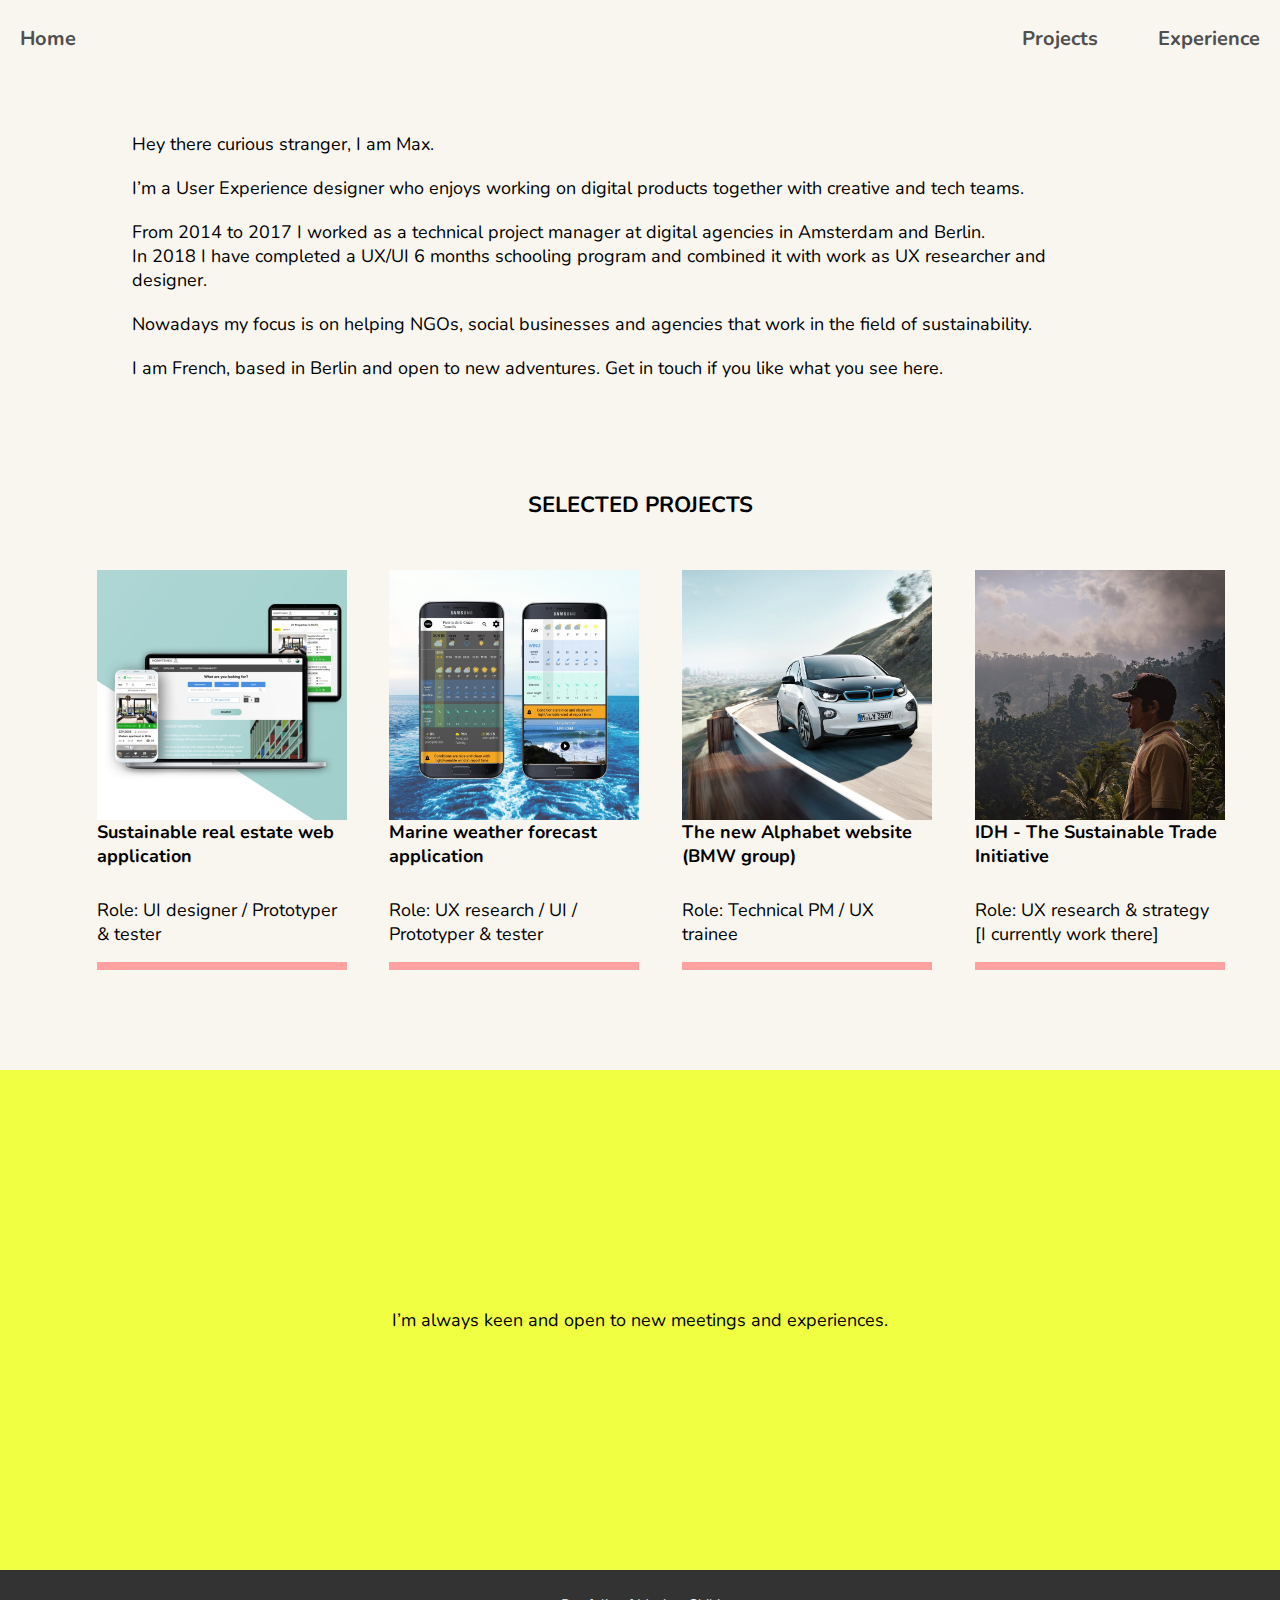
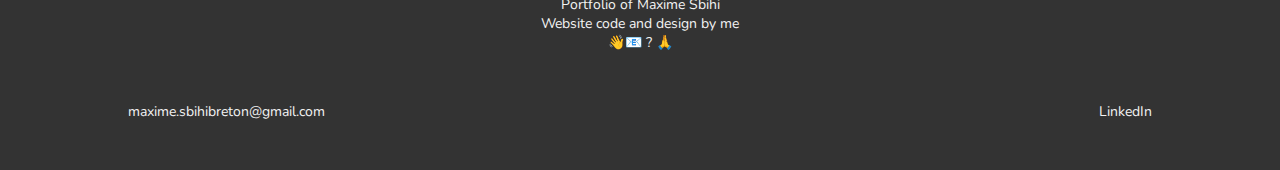
==== index.html @ c3e34dd6 "Update index.html" ====
<!DOCTYPE html>
<html>
  <head>
    
    <!-- Global site tag (gtag.js) - Google Analytics -->
<script async src="https://www.googletagmanager.com/gtag/js?id=UA-114284497-1"></script>
<script>
  window.dataLayer = window.dataLayer || [];
  function gtag(){dataLayer.push(arguments);}
  gtag('js', new Date());

  gtag('config', 'UA-114284497-1');
</script>

    <meta charset="utf-8">
    <meta name="viewport" content="width=device-width, initial-scale=1, shrink-to-fit=no">
    <meta name="description" content="Maxime Sbihi is a UX designer based in Berlin. I do user research and testings, UI animation and prototype. Freelancer and consultant for agencies, NGOs and start-ups.">
    <link rel="stylesheet" href="/css/main.css" />
    <title>UX | Maxime Sbihi ✌️</title>
    
    <link href="https://fonts.googleapis.com/css?family=Nunito" rel="stylesheet">
    <link rel="icon" href="/Images/meme.jpg" type="image/gif" sizes="16x16">

    
  </head>

  <body>

    <header>
      <nav class="mainnav">


          <ul class="nav-ul-flex">

                        <li class="second-lihome"> <a href="index.html" class="second-navlinks">Home</a></li>

                        <li class="second-liprojects"> <a href="/projects/overview.html" class="second-navlinks">Projects</a></li>

                        <li class="second-liabout"> <a href="experience.html" class="second-navlinks">Experience</a> </li>

           </ul>


      </nav>
  </header>

   <section class="intro">

    <div class="intro-flex">
      <div class="textintro">
    <p>Hey there curious stranger, I am Max. <br></p>

    <p>I’m a User Experience designer who enjoys working on digital products together with creative and tech teams.</p>

    <p>From 2014 to 2017 I worked as a technical project manager at digital agencies in Amsterdam and Berlin.<br>
    In 2018 I have completed a UX/UI 6 months schooling program and combined it with work as UX researcher and designer.</p>

    <p>Nowadays my focus is on helping NGOs, social businesses and agencies that work in the field of sustainability.</p>

    <p>I am French, based in Berlin and open to new adventures. Get in touch if you like what you see here.
    </p>

  </div>
  </div>
  </section>

<section class="projects-highlight">

    <h3 class="projects-highlight-title">SELECTED PROJECTS</h3>

  <div class="projects-highlight-grid">


    <div class="case4">

      <a href="projects/homytschku-case.html">
      <div class="imagecase4"></div></a>
      <h4>Sustainable real estate web application</h4>
      <p>Role: UI designer / Prototyper & tester</p>
    </div>

    <div class="case3">

      <a href="projects/weather-app.html">
      <div class="imagecase3"></div></a>
      <h4>Marine weather forecast application</h4>
      <p>Role: UX research / UI / Prototyper & tester</p>
    </div>


    <div class="case1">
      <a href="projects/alphabet-case.html">
      <div class="imagecase1"></div></a>
      <h4>The new Alphabet website (BMW group)</h4>
      <p>Role: Technical PM / UX trainee</p>
    </div>


    <div class="case2">

      <a href="projects/idh-case.html">
      <div class="imagecase2"></div></a>
      <h4>IDH - The Sustainable Trade Initiative</h4>
      <p>Role: UX research & strategy</p>
      <p>[I currently work there]</p>
    </div>


</div>
</section>




<section class="contact">
  <div class="contact-flex">
    <p class="contact-text"> I’m always keen and open to new meetings and experiences.</p>
  </div>
</section>


<footer>

  <div class="footer-flex">

  <p class="p-title">Portfolio of Maxime Sbihi<br>
  Website code and design by me<br>
  👋📧 ? 🙏</p>

    <div class="contacts">
      <p class="contact-email"><a class="contacturl" href="mailto:maxime.sbihibreton@gmail.com?subject=Hey Max, hiya!">maxime.sbihibreton@gmail.com</a></p>

      <p class="contact-linkedin"><a class="Linkedinlink" href="https://www.linkedin.com/in/maxime-sbihi-1000/" target="_blank">LinkedIn</a></p>
  </div>

</div>
</footer>


    </body>
</html>
---- css/main.css ----
* {
  -webkit-box-sizing: border-box;
     -moz-box-sizing: border-box;
          box-sizing: border-box;
  background-color: #F9F6EF;
  margin: 0;
  padding: 0;
}

body {
  font-family: 'Avenir','Nunito', sans-serif;
  font-size: 18px;
}


a {
  text-decoration: none;
  color: black;
}

li {
  list-style-type: none;
  color: black;
  font-weight: bold;
}

ul {
  margin-bottom: 20px;
}


/* NAVIGATION */
.mainnav {
  margin-top: 5px;
}

.nav-ul-flex {
  display: flex;
  flex-wrap: nowrap;
  width: 100%;
}

.nav-ul-flex > li {
  font-size: 20px;
}

.second-lihome {
  display: flex;
  justify-content: flex-start;
  align-items: center;
  padding: 20px;
  width: 100%;
}

.second-liprojects {
  display: flex;
  justify-content: center;
  align-items: center;
  padding: 20px;
  width: 180px;
}

.second-liabout {
  display: flex;
  justify-content: flex-end;
  align-items: center;
  margin-left: auto;
  padding: 20px;
  width: 180px;
}


.second-navlinks {
  color: #4F4F4F;
}


.second-navlinks:hover {
  color: #FFA1A1;
}

@media (max-width: 500px) {
  .second-liprojects {
    display: flex;
    align-items: center;
    justify-content: center;
    text-align: center;
    padding: 20px;
    margin: 0 auto;
    width: auto;
    font-size: 20px;
    border-right: 2px solid #FFA1A1;
  }

}
/* END NAV */



/* INTRO TEXT Mobile first*/
.intro {
  margin-left: 5%;
  margin-right: 5%;
  margin-top: 60px;
  margin-bottom: 90px;
  width: 90%;
}

.intro-flex {
  display: flex;
  justify-content: center;
}

.textintro {
  display: block;
  padding-left: 10px;
  padding-right: 5px;
}

.textintro p {
  margin-bottom: 20px;
}


h4 {
  margin-bottom: 30px;
}


/* MEDIA QUERIES*/

@media (min-width: 1050px) {
  .intro-flex {
    margin-left: 5%;
    margin-right: 10%;
    width: auto;
  }

  .textintro {
    display: block;
    width: auto;
    padding-right: 30px;
  }

}



/* END INTRO TEXT  */

.projects-highlight-title {
  margin: 0 auto;
  width: auto;
  text-align: center;
  margin-bottom: 50px;
  font-size: 22px;
}

/* GRID Project highlights */
/* 1: Name the grid-area */

.case1 {
  grid-area: case1;
  width: 250px;
  height: 400px;
  border-bottom: 8px solid #FFA1A1;
}

.case2 {
  grid-area: case2;
  width: 250px;
  height: 400px;
  border-bottom: 8px solid #FFA1A1;
}

.case3 {
  grid-area: case3;
  width: 250px;
  height: 400px;
  border-bottom: 8px solid #FFA1A1;
}

.case4 {
  grid-area: case4;
  width: 250px;
  height: 400px;
  border-bottom: 8px solid #FFA1A1;
}



/* 2: GRID details */
.projects-highlight-grid {
    display: grid;
    grid-row-gap: 20px;
    justify-content: center;
    grid-template-areas:
    "case4"
    "case3"
    "case1"
    "case2"
}


/* MEDIA QUERIES*/
/* CHANGE SPACING */
@media (min-width: 600px) {
.projects-highlight-grid {
    display: grid;
    grid-template-columns: 0.3fr 1fr 1fr 0.3fr;
    grid-template-rows: 1fr 1fr;
    grid-row-gap: 100px;
    grid-column-gap: 80px;
    justify-content: center;
    grid-template-areas:
    ". case4  case3 ."
    ". case1  case2 ."
 }
}

@media (min-width: 1100px) {
.projects-highlight-grid {
    display: grid;
    grid-template-columns: 6% 1fr 1fr 1fr 1fr 1%;
    grid-template-rows: 1fr;
    grid-column-gap: 20px;
    grid-template-areas:
    ". case4  case3 case1 case2 ."
 }
}

.imagecase1 {
  width: 250px;
  height: 250px;
  background-image: url(/Images/HP_Alp.jpg);
  background-size: cover;
  background-position: center;
}


.imagecase2 {
  width: 250px;
  height: 250px;
  background-image: url(/Images/HP_IDH.jpg);
  background-size: cover;
  background-position: right;
}



.imagecase3 {
  width: 250px;
  height: 250px;
  background-image: url(/Images/HP_VELA.jpg);
  background-size: cover;
  background-position: center;
}




.imagecase4 {
  width: 250px;
  height: 250px;
  background-image: url(/Images/Homytshku_case_thumbnail.jpg);
  background-size: cover;
  background-position: center;
}



/* Hover effects on images */
@media (min-width: 600px) {

  .imagecase1:hover, .imagecase2:hover, .imagecase3:hover, .imagecase4:hover  {
    opacity: 0.5;
  }

  .case1:hover, .case2:hover, .case3:hover, .case4:hover {
    border-bottom: 8px solid #4F4F4F;
  }

}


/* Yellow contact section */
.contact-flex {
  width: 100%;
  height: 500px;
  background-color: #F0FF42;
  display: flex;
  justify-content: center;
  margin-top: 100px;
}

.contact-text {
  display: flex;
  align-items: center;
  padding: 0;
  margin: 0;
  background-color: inherit;
}


.contact-flex:hover {
  background-color: #FFA1A1;
  color: white;
}

@media (max-width: 600px) {
  .contact-text {
    margin-left: 20px;
    margin-right: 20px;
    text-align: center;
  }
}
/* End Yellow section */


/* Footer  */
footer {
  height: 275px;
  width: 100%;
  background-color: #333333;
  position: absolute;
}

.footer-flex {
  height: 275px;
  width: 100%;
  background-color: #333333;
  position: absolute;
}

.contacts {
  background-color: #333333;
}

footer p {
  color: #F2F2F2;
  font-size: 14px;
  background-color: inherit;
}

.p-title {
  display: block;
  width: 80%;
  height: auto;
  text-align: center;
  justify-content: center;
  margin-left: auto;
  margin-right: auto;
  margin-top: 25px;
  margin-bottom: 90px;
}

.contact-email {
  width: auto;
  text-align: center;
  justify-content: center;
  margin-left: auto;
  margin-right: auto;
  margin-bottom: 20px;
}

.contact-linkedin {
  width: auto;
  text-align: center;
  justify-content: center;
  margin-left: auto;
  margin-right: auto;
}

.Linkedinlink, .contacturl {
  text-decoration: none;
  background-color: inherit;
  color: #F2F2F2;
}


@media (min-width: 600px) {


  footer, .footer-flex {
    height: 200px;
  }

  .p-title {
    display: block;
    justify-content: center;
    width: auto;
    text-align: center;
    margin-left: auto;
    margin-right: auto;
    margin-bottom: 50px;
  }

  .contacts {
    display: flex;
  }

  .contact-email {
    display: flex;
    justify-content: flex-start;
    width: auto;
    text-align: left;
    margin-left: 5%;
    margin-right: auto;
  }


  .contact-linkedin {
    display: flex;
    justify-content: flex-end;
    width: auto;
    text-align: left;
    margin-right: 5%;
    margin-bottom: 0px;
  }

.Linkedinlink:hover {
  color: #1485BD;
}
}


@media (min-width: 900px) {

  .contact-email {
    margin-left: 10%;
  }

  .contact-linkedin {
    margin-right: 10%;
}

}
/* End footer */
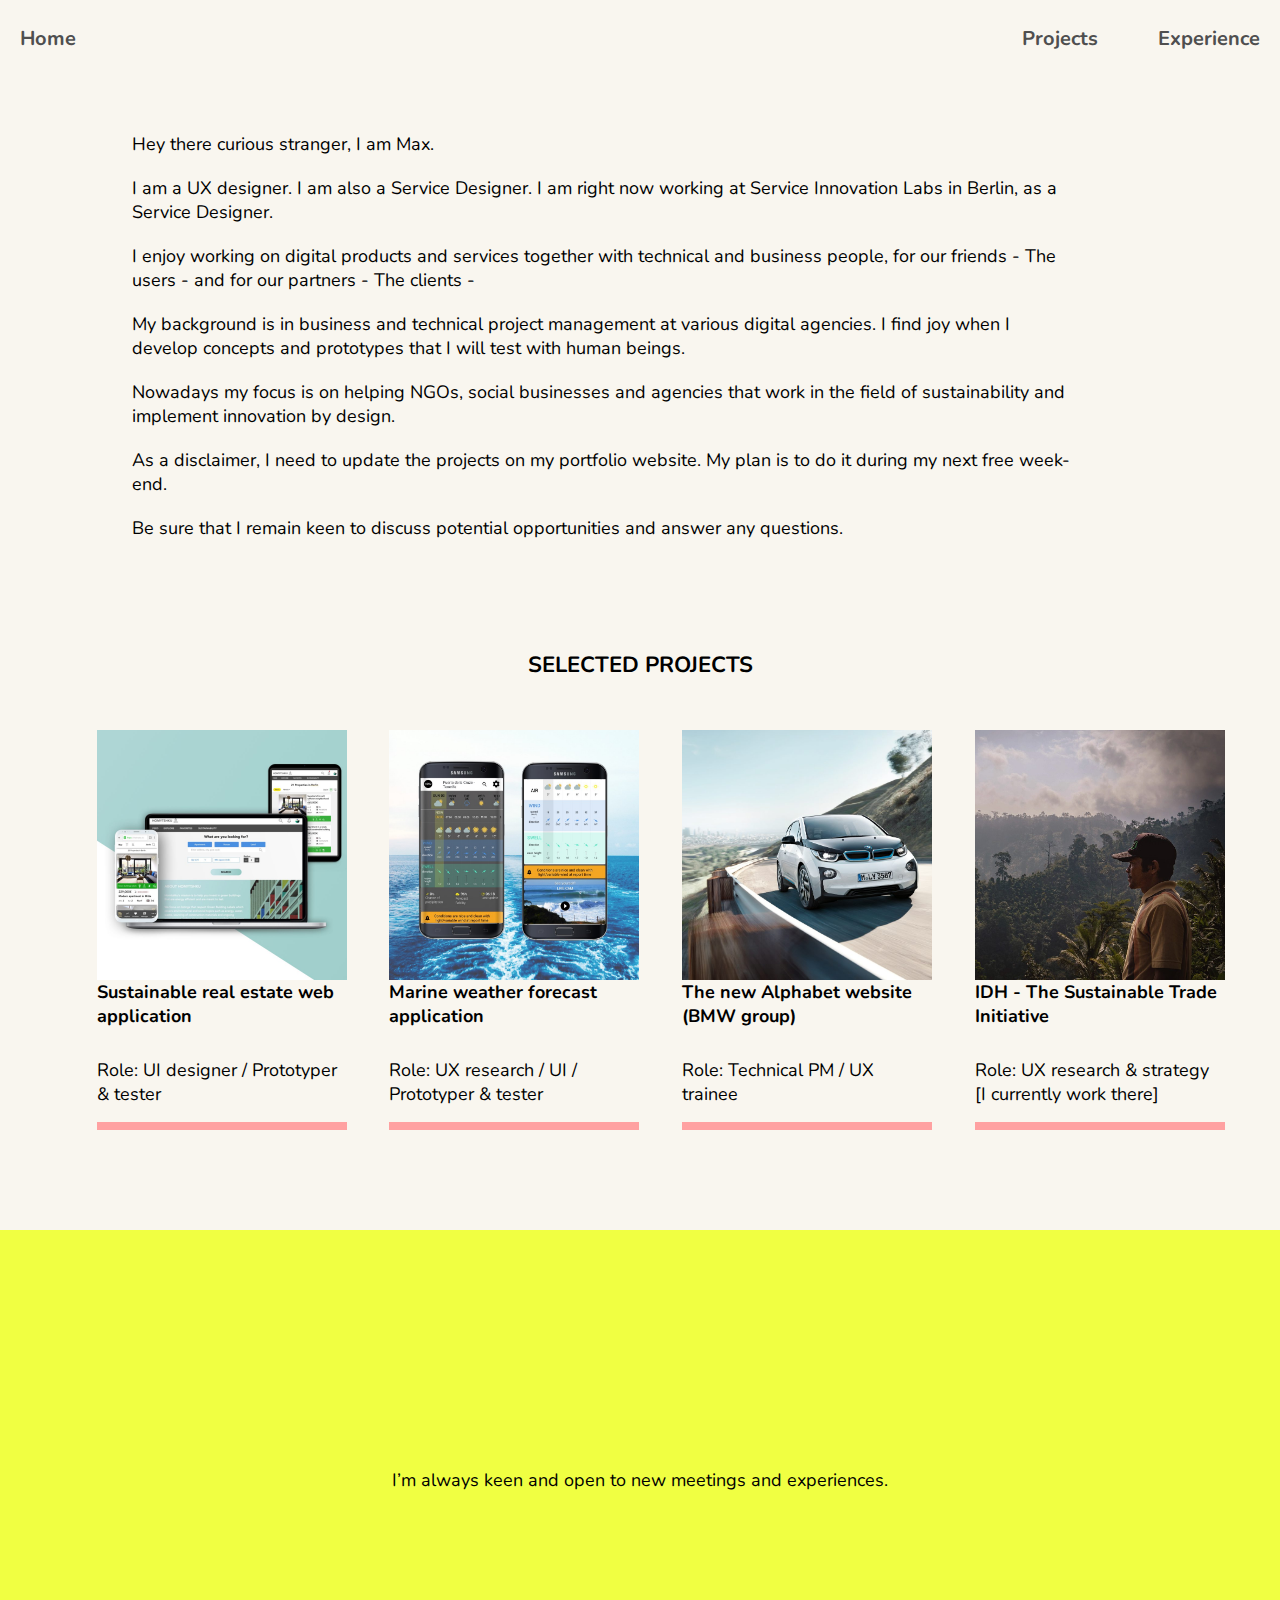
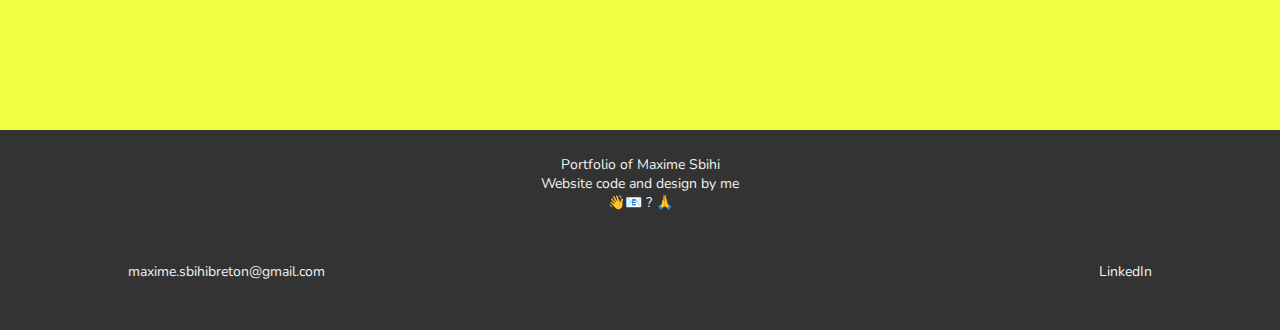
==== commit 213b4a77: "Update index.html" ====
--- a/index.html
+++ b/index.html
@@ -50,16 +50,14 @@
       <div class="textintro">
     <p>Hey there curious stranger, I am Max. <br></p>
 
-    <p>I’m a User Experience designer who enjoys working on digital products together with creative and tech teams.</p>
+    <p>I am a UX designer. I am also a Service Designer. I am right now working at Service Innovation Labs in Berlin, as a Service Designer.</p>
 
-    <p>From 2014 to 2017 I worked as a technical project manager at digital agencies in Amsterdam and Berlin.<br>
-    In 2018 I have completed a UX/UI 6 months schooling program and combined it with work as UX researcher and designer.</p>
+    <p>I enjoy working on digital products and services together with technical and business people, for our friends - The users - and for our partners - The clients -</p>
+        <p>My background is in business and technical project management at various digital agencies. I find joy when I develop concepts and prototypes that I will test with human beings.</>
+    <p>Nowadays my focus is on helping NGOs, social businesses and agencies that work in the field of sustainability and implement innovation by design.</p>
 
-    <p>Nowadays my focus is on helping NGOs, social businesses and agencies that work in the field of sustainability.</p>
-
-    <p>I am French, based in Berlin and open to new adventures. Get in touch if you like what you see here.
-    </p>
-
+    <p>As a disclaimer, I need to update the projects on my portfolio website. My plan is to do it during my next free week-end.</p>
+<p> Be sure that I remain keen to discuss potential opportunities and answer any questions.</>
   </div>
   </div>
   </section>
--- a/css/main.css
+++ b/css/main.css
@@ -235,6 +235,7 @@
   background-image: url(/Images/HP_Alp.jpg);
   background-size: cover;
   background-position: center;
+  transition: opacity 0.6s;
 }
 
 
@@ -244,6 +245,7 @@
   background-image: url(/Images/HP_IDH.jpg);
   background-size: cover;
   background-position: right;
+  transition: opacity 0.6s; 
 }
 
 
@@ -254,6 +256,7 @@
   background-image: url(/Images/HP_VELA.jpg);
   background-size: cover;
   background-position: center;
+  transition: opacity 0.6s;
 }
 
 
@@ -265,6 +268,7 @@
   background-image: url(/Images/Homytshku_case_thumbnail.jpg);
   background-size: cover;
   background-position: center;
+  transition: opacity 0.6s;
 }
 
 
@@ -291,6 +295,7 @@
   display: flex;
   justify-content: center;
   margin-top: 100px;
+  transition: background-color 0.3s;
 }
 
 .contact-text {
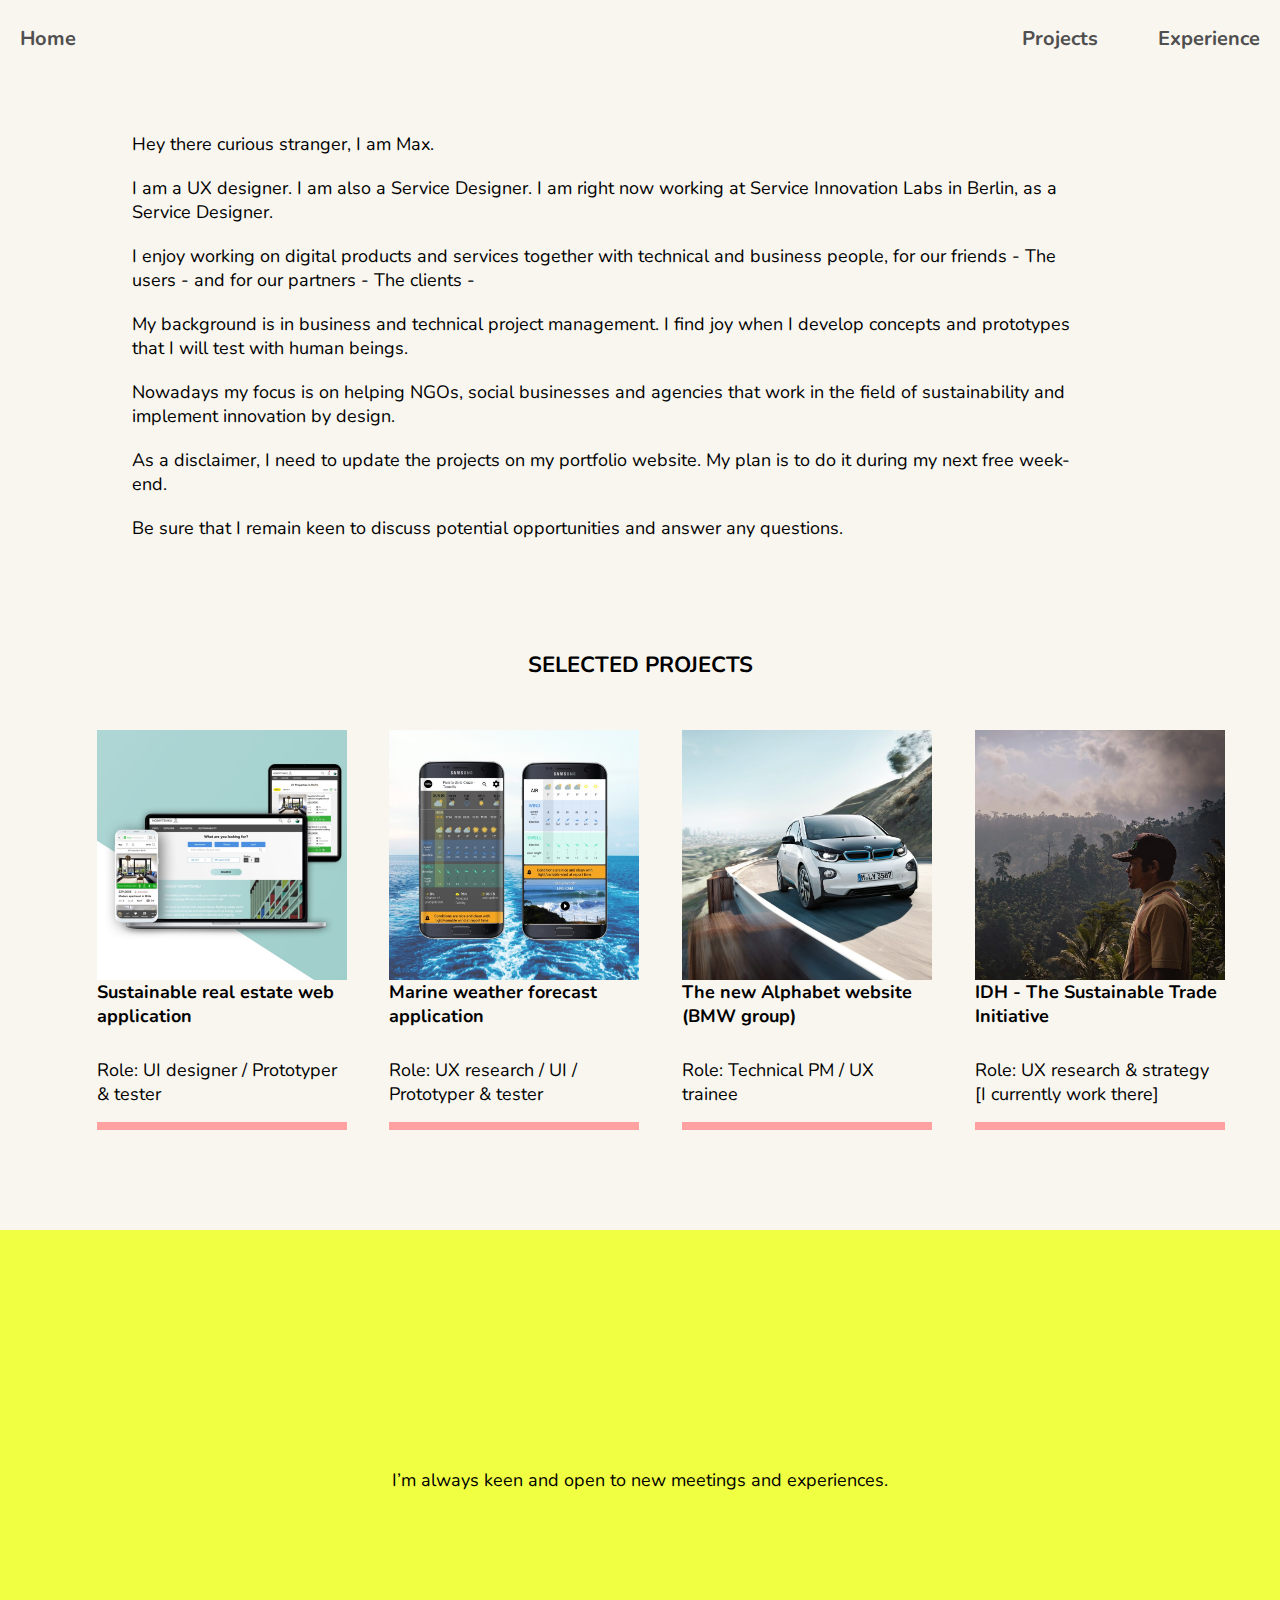
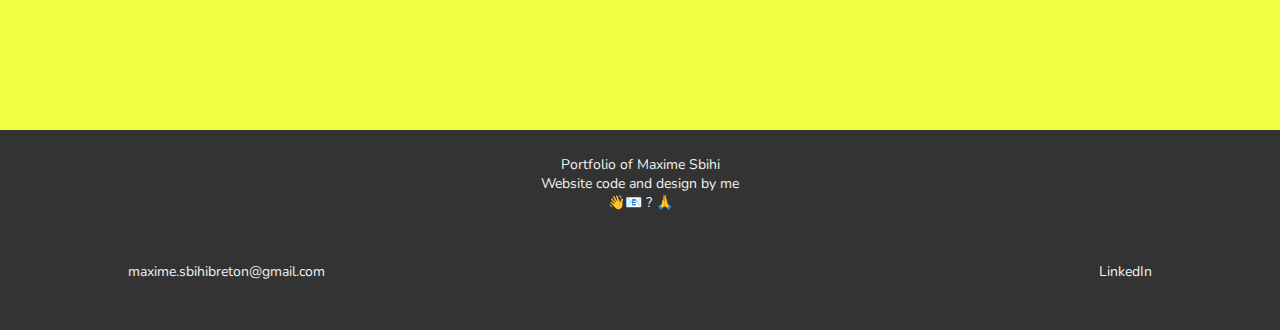
==== commit 531e03de: "Update index.html" ====
--- a/index.html
+++ b/index.html
@@ -53,11 +53,11 @@
     <p>I am a UX designer. I am also a Service Designer. I am right now working at Service Innovation Labs in Berlin, as a Service Designer.</p>
 
     <p>I enjoy working on digital products and services together with technical and business people, for our friends - The users - and for our partners - The clients -</p>
-        <p>My background is in business and technical project management at various digital agencies. I find joy when I develop concepts and prototypes that I will test with human beings.</>
+        <p>My background is in business and technical project management. I find joy when I develop concepts and prototypes that I will test with human beings.</>
     <p>Nowadays my focus is on helping NGOs, social businesses and agencies that work in the field of sustainability and implement innovation by design.</p>
 
     <p>As a disclaimer, I need to update the projects on my portfolio website. My plan is to do it during my next free week-end.</p>
-<p> Be sure that I remain keen to discuss potential opportunities and answer any questions.</>
+<p>Be sure that I remain keen to discuss potential opportunities and answer any questions.</>
   </div>
   </div>
   </section>
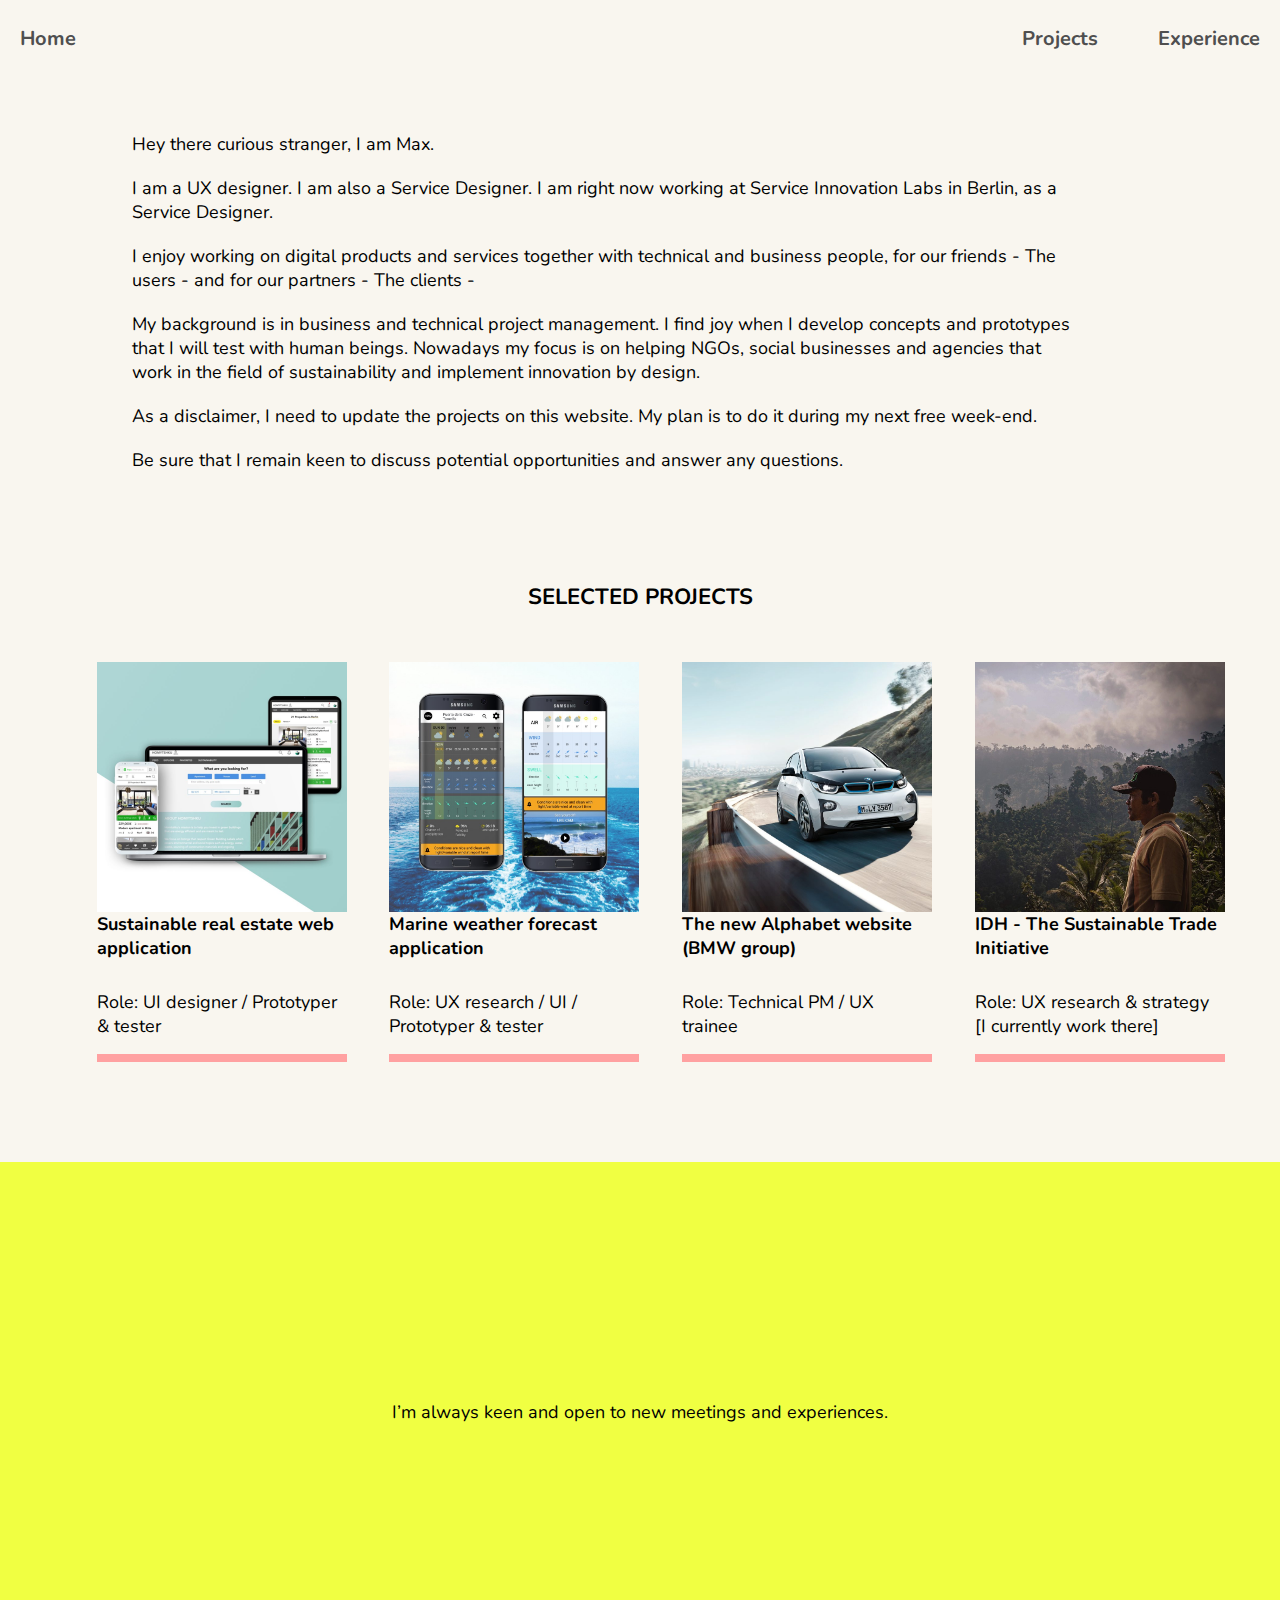
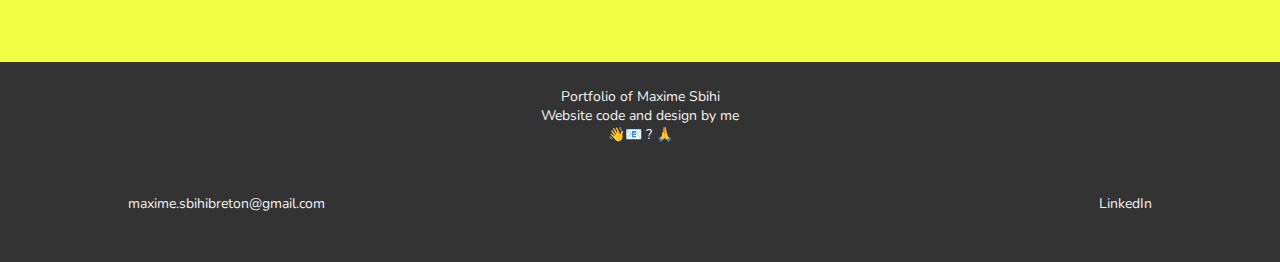
==== commit b8872173: "Update index.html" ====
--- a/index.html
+++ b/index.html
@@ -53,10 +53,9 @@
     <p>I am a UX designer. I am also a Service Designer. I am right now working at Service Innovation Labs in Berlin, as a Service Designer.</p>
 
     <p>I enjoy working on digital products and services together with technical and business people, for our friends - The users - and for our partners - The clients -</p>
-        <p>My background is in business and technical project management. I find joy when I develop concepts and prototypes that I will test with human beings.</>
-    <p>Nowadays my focus is on helping NGOs, social businesses and agencies that work in the field of sustainability and implement innovation by design.</p>
+        <p>My background is in business and technical project management. I find joy when I develop concepts and prototypes that I will test with human beings. Nowadays my focus is on helping NGOs, social businesses and agencies that work in the field of sustainability and implement innovation by design.</p>
 
-    <p>As a disclaimer, I need to update the projects on my portfolio website. My plan is to do it during my next free week-end.</p>
+    <p>As a disclaimer, I need to update the projects on this website. My plan is to do it during my next free week-end.</p>
 <p>Be sure that I remain keen to discuss potential opportunities and answer any questions.</>
   </div>
   </div>
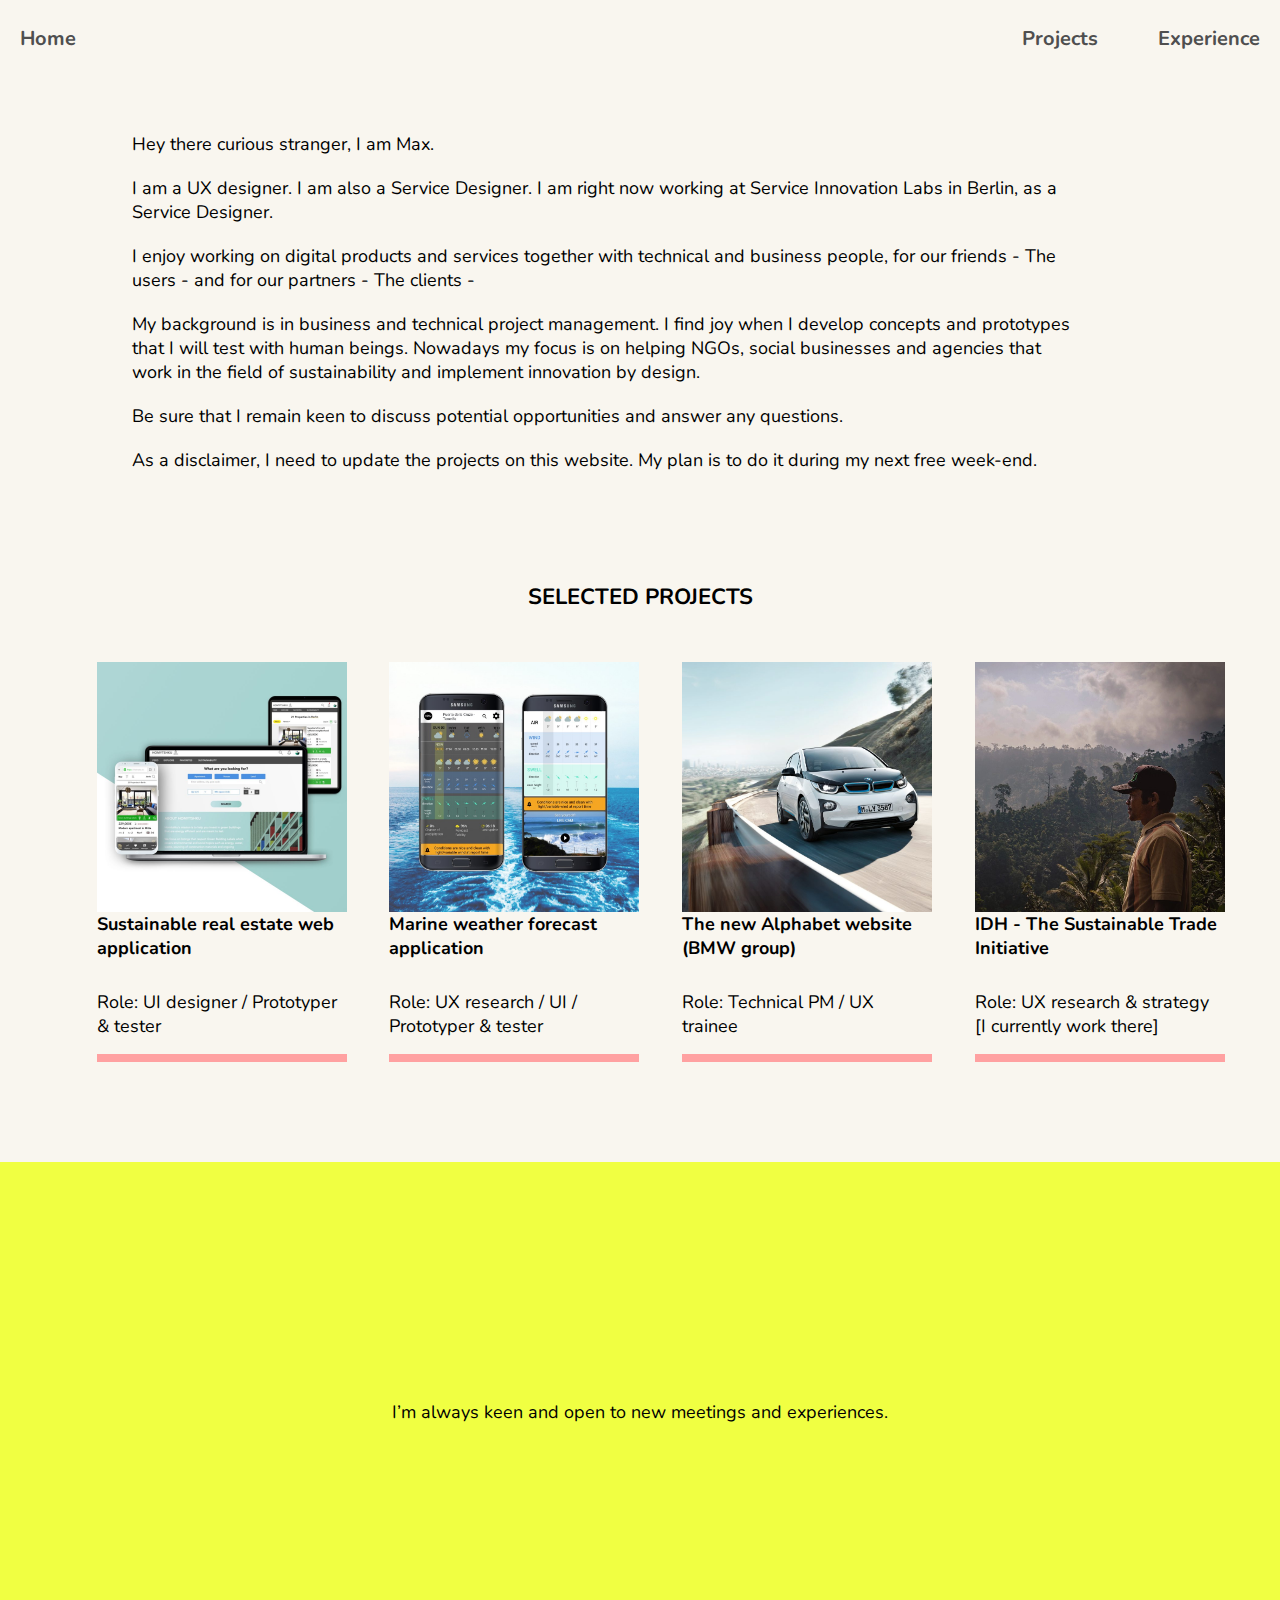
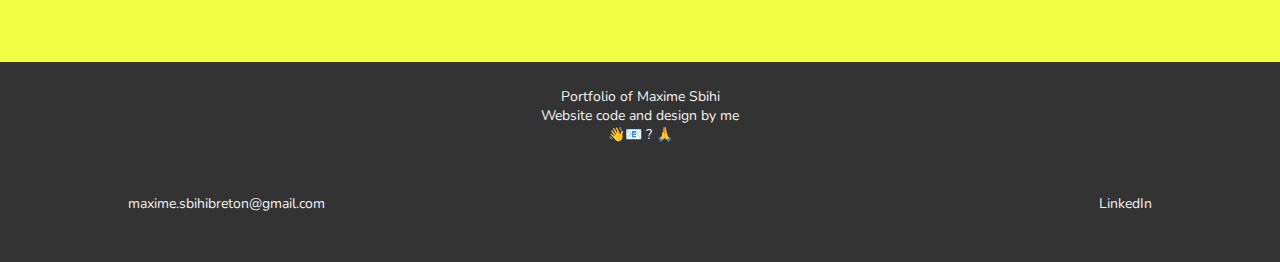
==== commit 71313dca: "Update index.html" ====
--- a/index.html
+++ b/index.html
@@ -54,9 +54,8 @@
 
     <p>I enjoy working on digital products and services together with technical and business people, for our friends - The users - and for our partners - The clients -</p>
         <p>My background is in business and technical project management. I find joy when I develop concepts and prototypes that I will test with human beings. Nowadays my focus is on helping NGOs, social businesses and agencies that work in the field of sustainability and implement innovation by design.</p>
-
+<p>Be sure that I remain keen to discuss potential opportunities and answer any questions.</>
     <p>As a disclaimer, I need to update the projects on this website. My plan is to do it during my next free week-end.</p>
-<p>Be sure that I remain keen to discuss potential opportunities and answer any questions.</>
   </div>
   </div>
   </section>
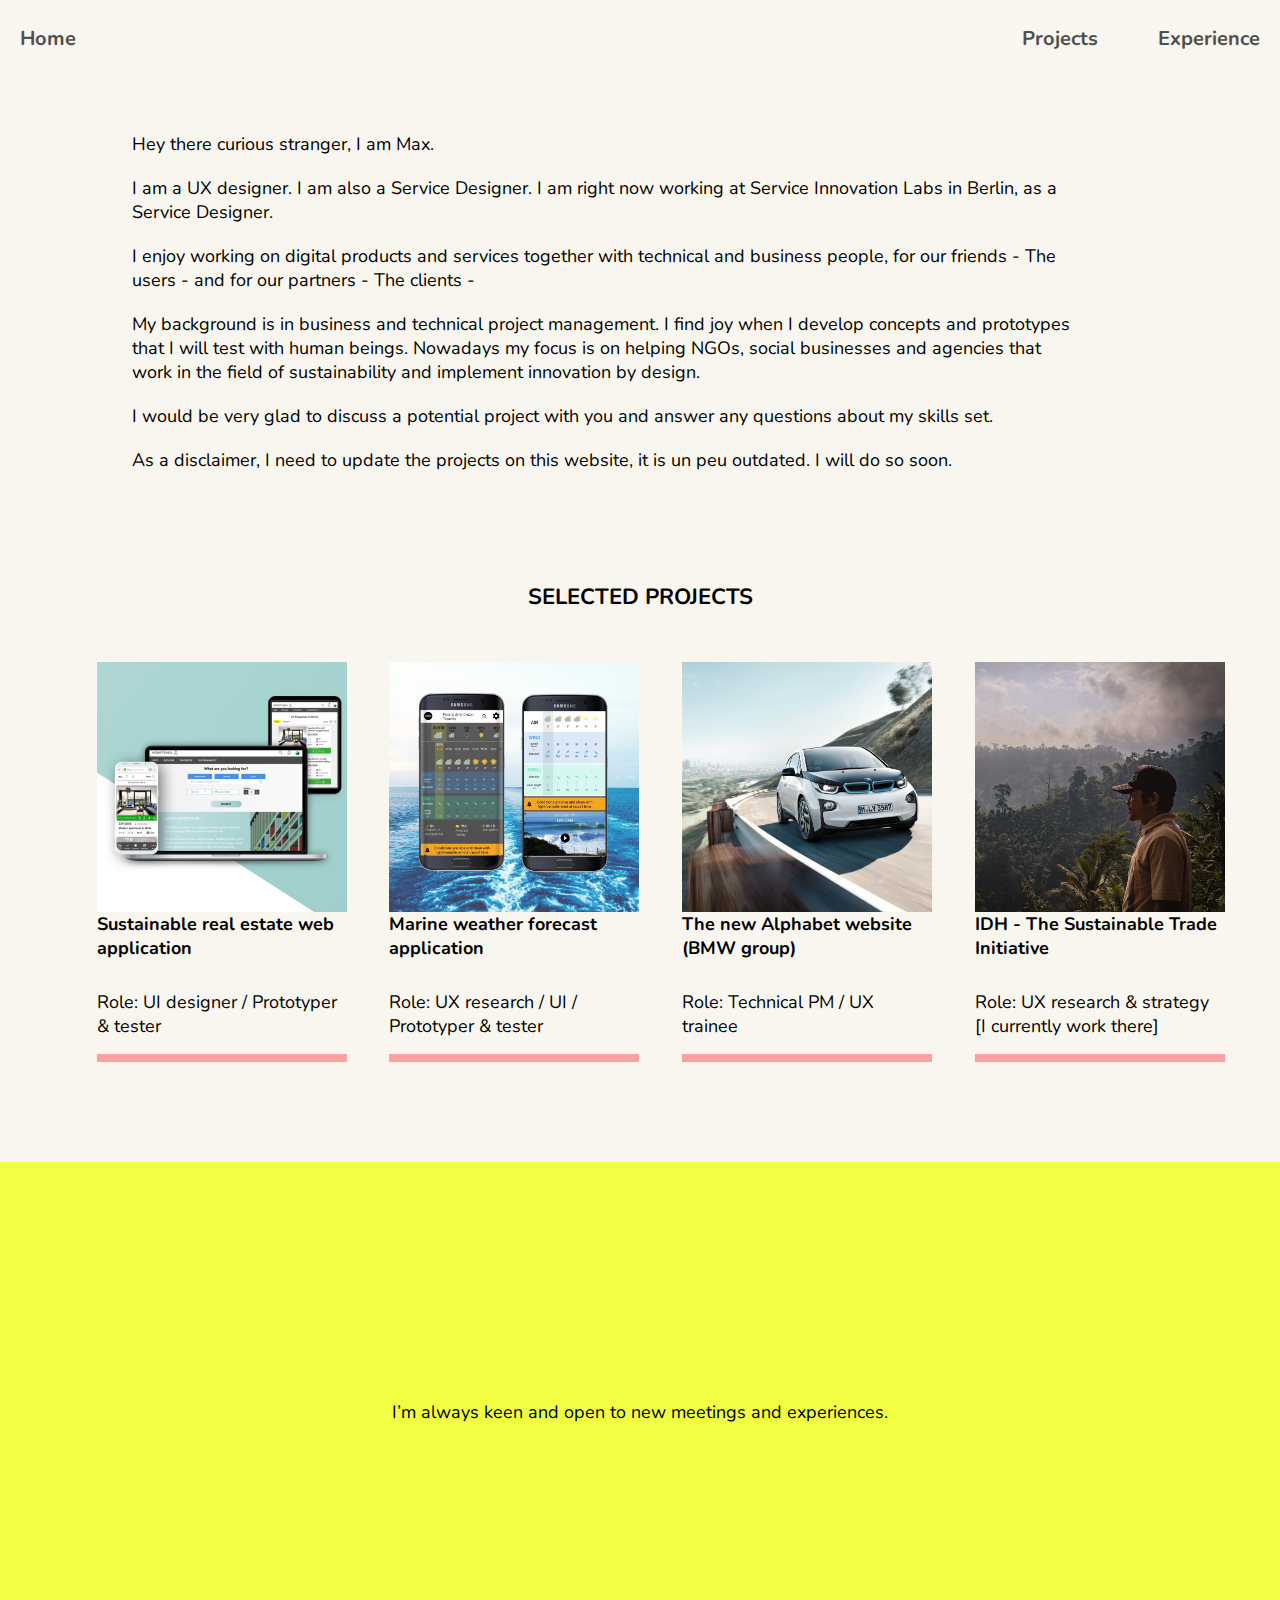
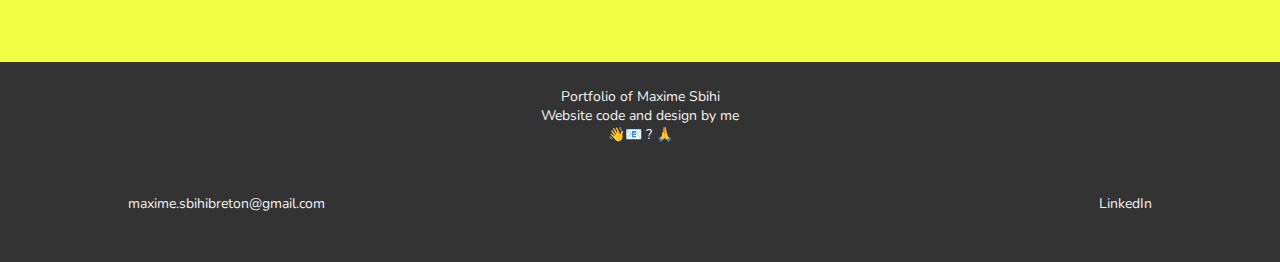
==== commit 4a1474c3: "Update index.html" ====
--- a/index.html
+++ b/index.html
@@ -54,8 +54,8 @@
 
     <p>I enjoy working on digital products and services together with technical and business people, for our friends - The users - and for our partners - The clients -</p>
         <p>My background is in business and technical project management. I find joy when I develop concepts and prototypes that I will test with human beings. Nowadays my focus is on helping NGOs, social businesses and agencies that work in the field of sustainability and implement innovation by design.</p>
-<p>Be sure that I remain keen to discuss potential opportunities and answer any questions.</>
-    <p>As a disclaimer, I need to update the projects on this website. My plan is to do it during my next free week-end.</p>
+<p>I would be very glad to discuss a potential project with you and answer any questions about my skills set. </>
+    <p>As a disclaimer, I need to update the projects on this website, it is un peu outdated. I will do so soon.</p>
   </div>
   </div>
   </section>
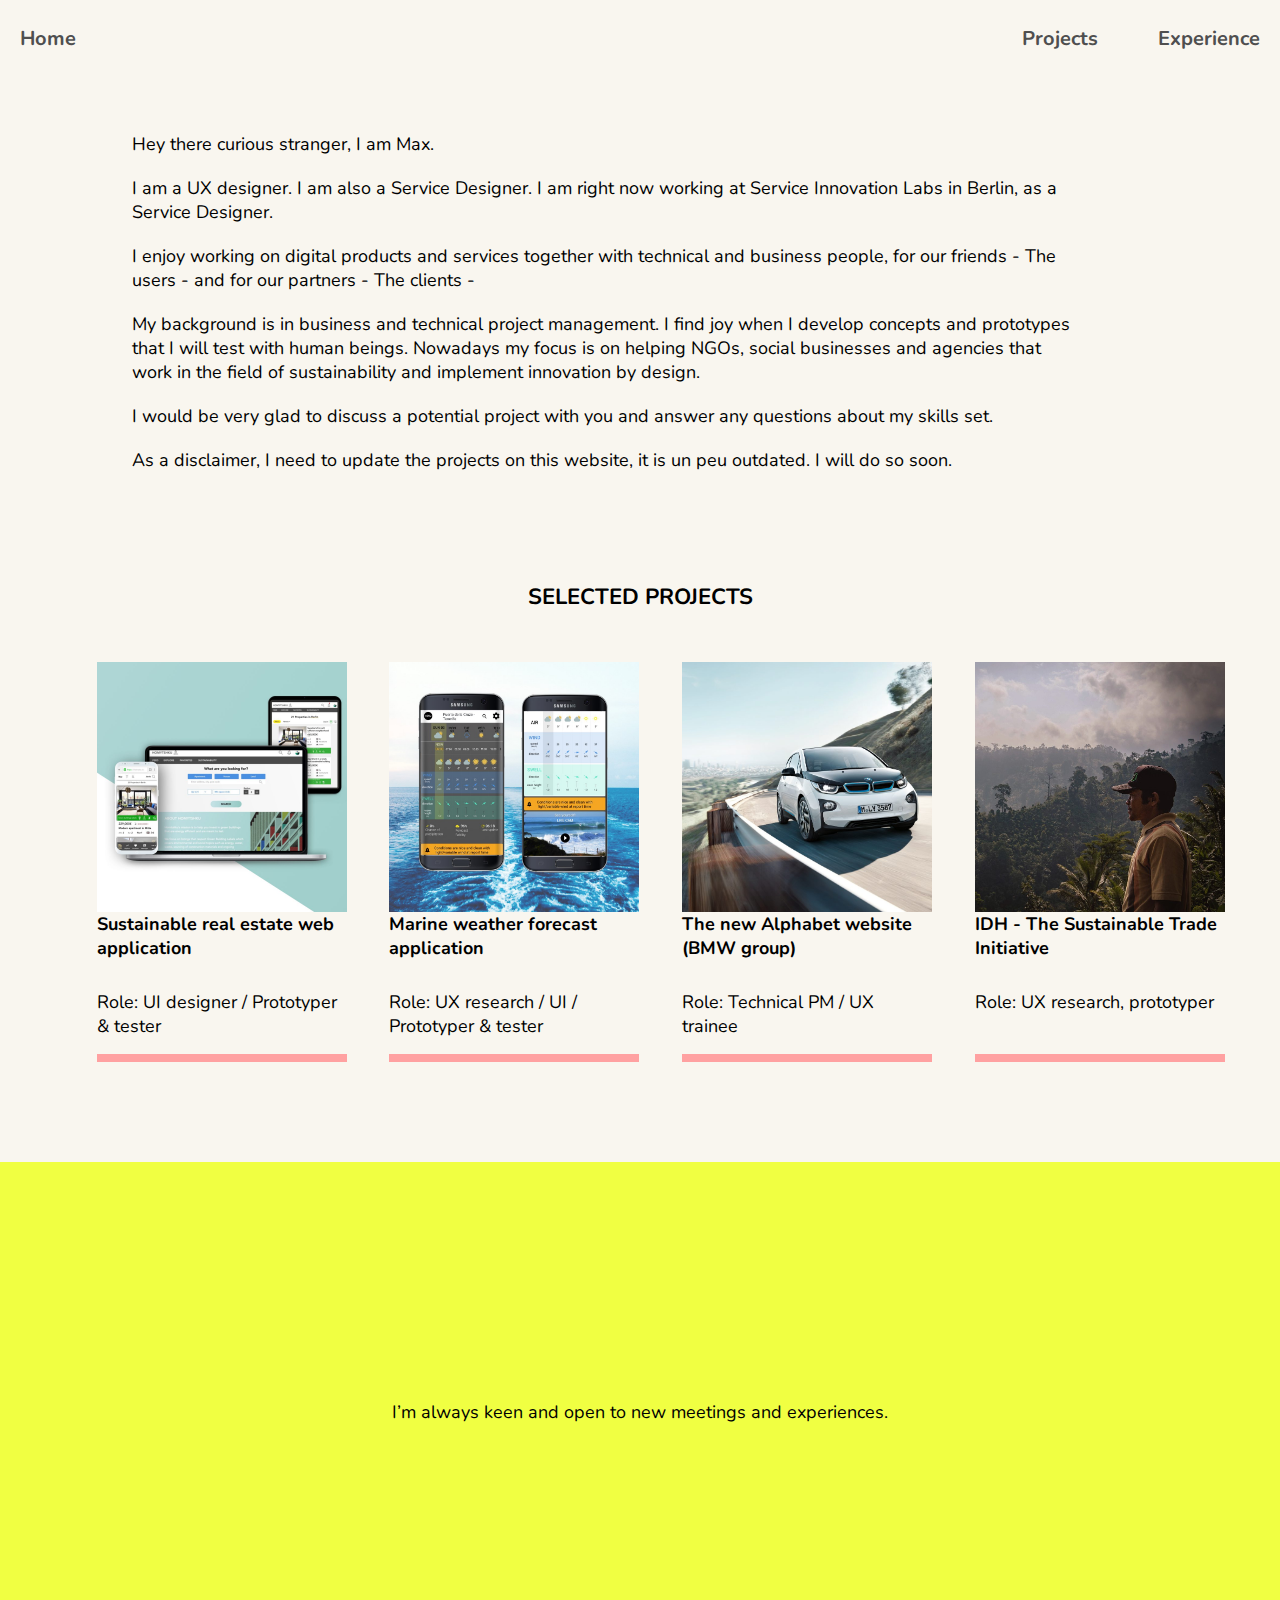
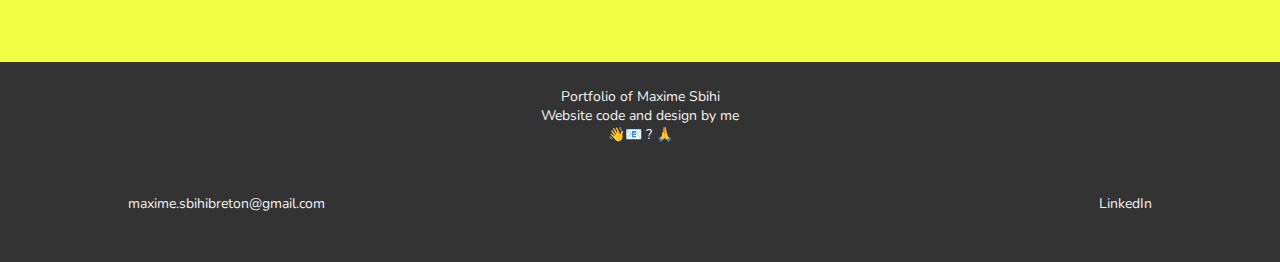
==== commit 4efc6051: "Update index.html" ====
--- a/index.html
+++ b/index.html
@@ -97,8 +97,7 @@
       <a href="projects/idh-case.html">
       <div class="imagecase2"></div></a>
       <h4>IDH - The Sustainable Trade Initiative</h4>
-      <p>Role: UX research & strategy</p>
-      <p>[I currently work there]</p>
+      <p>Role: UX research, prototyper</p>
     </div>
 
 
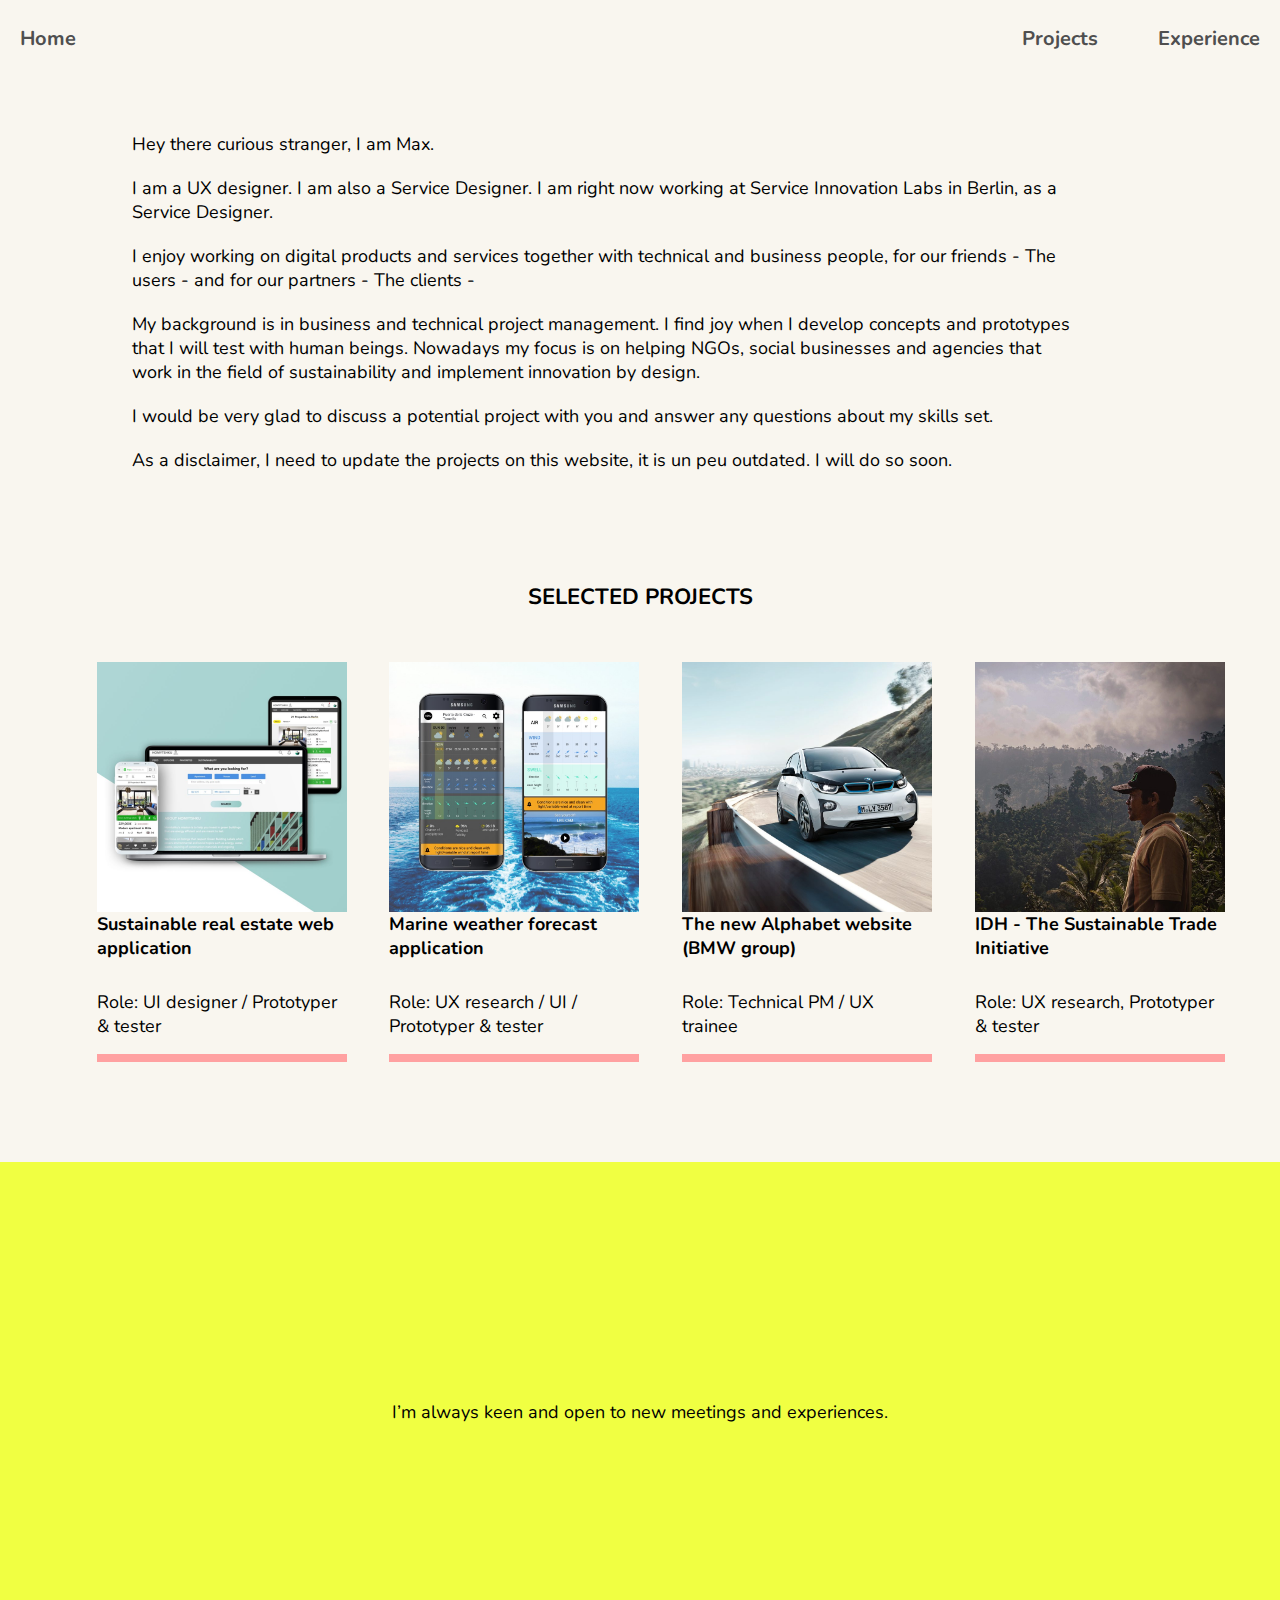
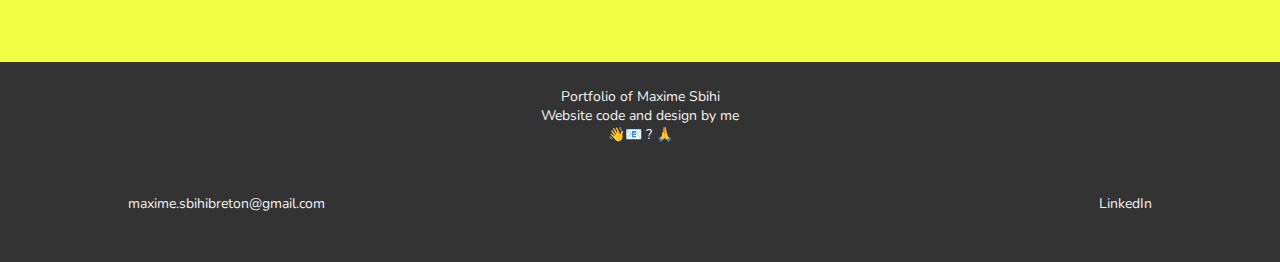
==== commit 943d1dac: "Update index.html" ====
--- a/index.html
+++ b/index.html
@@ -97,7 +97,7 @@
       <a href="projects/idh-case.html">
       <div class="imagecase2"></div></a>
       <h4>IDH - The Sustainable Trade Initiative</h4>
-      <p>Role: UX research, prototyper</p>
+      <p>Role: UX research, Prototyper & tester</p>
     </div>
 
 
